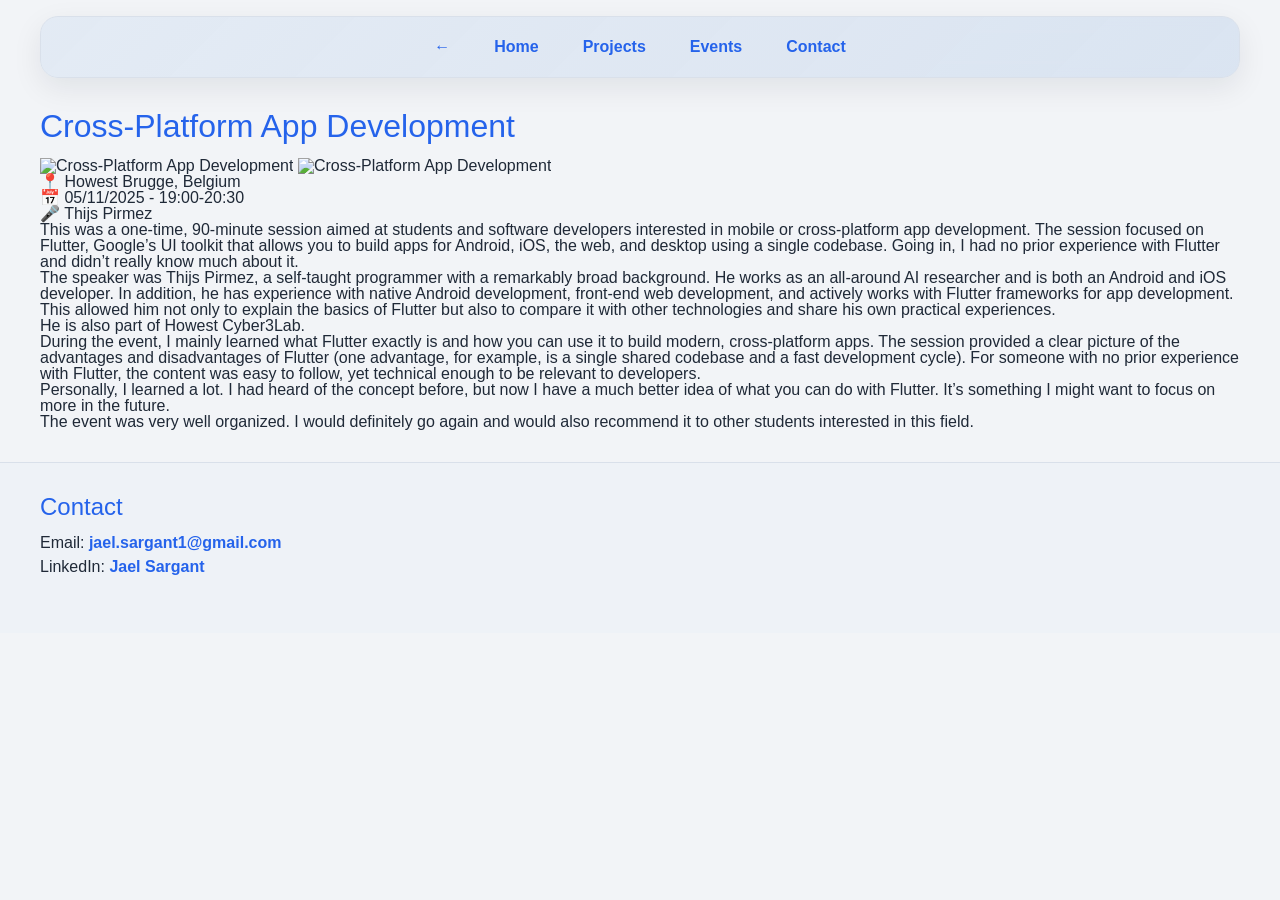
==== events/cross-platform-app-development.html @ eb652ca8 "Create cross-platform-app-development.html" ====
<!DOCTYPE html>
<html lang="en">
<head>
  <meta charset="UTF-8" />
  <meta name="viewport" content="width=device-width, initial-scale=1.0" />
  <title>Cross-Platform App Development</title>

  <link rel="stylesheet" href="../assets/css/reset.css" />
  <link rel="stylesheet" href="../assets/css/styles.css" />
  <link rel="stylesheet" href="../assets/css/detail.css" />
</head>
<body>
  <header class="topbar">
    <nav class="navbar">
      <a href="../index.html">←</a>
      <a href="../index.html#home">Home</a>
      <a href="../index.html#projects">Projects</a>
      <a href="../index.html#events">Events</a>
      <a href="../index.html#contact">Contact</a>
    </nav>
  </header>

  <main class="section">
    <div class="section-inner detail-page">
      <h1>Cross-Platform App Development</h1>

      <div class="detail-gallery">
        <img class="landscape" src="../assets/images/cross-platform/cp-1.jpg" alt="Cross-Platform App Development" />
        <img class="landscape" src="../assets/images/cross-platform/cp-2.jpg" alt="Cross-Platform App Development" />
      </div>

      <div class="detail-info">
        <div class="detail-item">
          <span class="detail-icon">📍</span>
          <span class="detail-text">Howest Brugge, Belgium</span>
        </div>

        <div class="detail-item">
          <span class="detail-icon">📅</span>
          <span class="detail-text">05/11/2025 - 19:00-20:30</span>
        </div>

        <div class="detail-item">
          <span class="detail-icon">🎤</span>
          <span class="detail-text">Thijs Pirmez</span>
        </div>
      </div>

      <div class="detail-description">
            <p>
                This was a one-time, 90-minute session aimed at students and software developers interested in mobile or cross-platform app development.
                The session focused on Flutter, Google’s UI toolkit that allows you to build apps for Android, iOS, the web, and desktop using a single codebase.
                Going in, I had no prior experience with Flutter and didn’t really know much about it.
            </p>
            <p>
                The speaker was Thijs Pirmez, a self-taught programmer with a remarkably broad background.
                He works as an all-around AI researcher and is both an Android and iOS developer.
                In addition, he has experience with native Android development, front-end web development, and actively works with Flutter frameworks for app development.
                This allowed him not only to explain the basics of Flutter but also to compare it with other technologies and share his own practical experiences.
            </p>
            <p>
                He is also part of Howest Cyber3Lab.
            </p>
            <p>
                During the event, I mainly learned what Flutter exactly is and how you can use it to build modern, cross-platform apps.
                The session provided a clear picture of the advantages and disadvantages of Flutter (one advantage, for example, is a single shared codebase and a fast development cycle).
                For someone with no prior experience with Flutter, the content was easy to follow, yet technical enough to be relevant to developers.
            </p>
            <p>
                Personally, I learned a lot.
                I had heard of the concept before, but now I have a much better idea of what you can do with Flutter.
                It’s something I might want to focus on more in the future.
            </p>
            <p>
                The event was very well organized.
                I would definitely go again and would also recommend it to other students interested in this field.
            </p>
      </div>
    </div>
  </main>

  <footer id="contact" class="footer">
    <div class="section-inner footer-inner">
      <h2>Contact</h2>
      <p>Email: <a href="mailto:jael.sargant1@gmail.com">jael.sargant1@gmail.com</a></p>
      <p>LinkedIn: <a href="https://www.linkedin.com/in/jael-sargant-482727398" target="_blank" rel="noopener noreferrer">Jael Sargant</a></p>
    </div>
  </footer>
</body>
</html>
---- assets/css/styles.css ----
:root {
  --bg: #f2f4f7;
  --card: #ffffff;
  --surface: rgba(226, 234, 244, 0.96);
  --blue: #2563eb;
  --blue-dark: #1d4ed8;
  --text: #1f2937;
  --muted: #6b7280;
  --border: #d9e0ea;
  --shadow: 0 0.625rem 1.875rem rgba(15, 23, 42, 0.08);
}

* {
  box-sizing: border-box;
}

html {
  scroll-behavior: smooth;
}

body {
  margin: 0;
  font-family: Arial, Helvetica, sans-serif;
  background: var(--bg);
  color: var(--text);
}

a {
  text-decoration: none;
  color: inherit;
}

.topbar {
  position: sticky;
  top: 1rem;
  z-index: 1000;
  width: min(75rem, calc(100% - 2rem));
  margin: 1rem auto 0;
  padding: 0;
}

.navbar {
  width: 100%;
  background: linear-gradient(135deg, var(--surface), rgba(216, 226, 240, 0.92));
  backdrop-filter: blur(0.625rem);
  border: 0.0625rem solid var(--border);
  border-radius: 1.125rem;
  box-shadow: var(--shadow);
  padding: 0.75rem 1.125rem;
  display: flex;
  justify-content: center;
  gap: 0.75rem;
  flex-wrap: wrap;
  align-items: center;
}

.navbar a {
  color: var(--blue);
  font-weight: 700;
  padding: 0.625rem 1rem;
  border-radius: 9999rem;
  transition: 0.2s ease;
}

.navbar a:hover {
  background: var(--blue);
  color: #fff;
}

.section {
  padding: 2rem 1rem;
  scroll-margin-top: 6.25rem;
}

.section-inner {
  width: min(75rem, 100%);
  margin: 0 auto;
}

h1, h2 {
  color: var(--blue);
  margin-top: 0;
  margin-bottom: 1rem;
}

h1 {
  font-size: 2rem;
}

h2 {
  font-size: 1.5rem;
}

.about-section p {
  line-height: 1.7;
  font-size: 1.05rem;
}

.card-grid {
  display: grid;
  grid-template-columns: repeat(auto-fit, minmax(15rem, 1fr));
  gap: 1.375rem;
  margin-top: 1.25rem;
}

.card {
  background: var(--card);
  border: 0.0625rem solid var(--border);
  border-radius: 1.125rem;
  overflow: hidden;
  box-shadow: var(--shadow);
  transition: transform 0.2s ease, box-shadow 0.2s ease;
  display: block;
}

.card:hover {
  transform: translateY(-0.25rem);
  box-shadow: 0 0.875rem 2.125rem rgba(15, 23, 42, 0.14);
}

.card img {
  width: 100%;
  height: 11.875rem;
  object-fit: cover;
  display: block;
}

.card-body {
  padding: 1rem;
}

.card-body h3 {
  margin: 0 0 0.875rem;
  color: var(--blue);
}

.skills {
  display: flex;
  flex-wrap: wrap;
  gap: 0.5rem;
}

.skills span {
  background: rgba(37, 99, 235, 0.12);
  color: var(--blue-dark);
  border: 0.0625rem solid rgba(37, 99, 235, 0.18);
  padding: 0.4375rem 0.6875rem;
  border-radius: 9999rem;
  font-size: 0.875rem;
  font-weight: 700;
}

.event-type {
  margin: 0;
  color: var(--muted);
  font-size: 0.95rem;
}

.footer {
  padding: 2rem 1rem 3.125rem;
  border-top: 0.0625rem solid var(--border);
  background: #eef2f7;
}

.footer-inner p {
  margin: 0.5rem 0;
}

.footer a {
  color: var(--blue);
  font-weight: 700;
}

@media (max-width: 40rem) {
  .topbar {
    top: 0.625rem;
    width: calc(100% - 1.5rem);
    margin-top: 0.625rem;
  }

  .navbar {
    justify-content: center;
    padding: 0.625rem 0.75rem;
    gap: 0.5rem;
  }

  .navbar a {
    padding: 0.5rem 0.75rem;
    font-size: 0.95rem;
  }

  .card img {
    height: 10.625rem;
  }
}
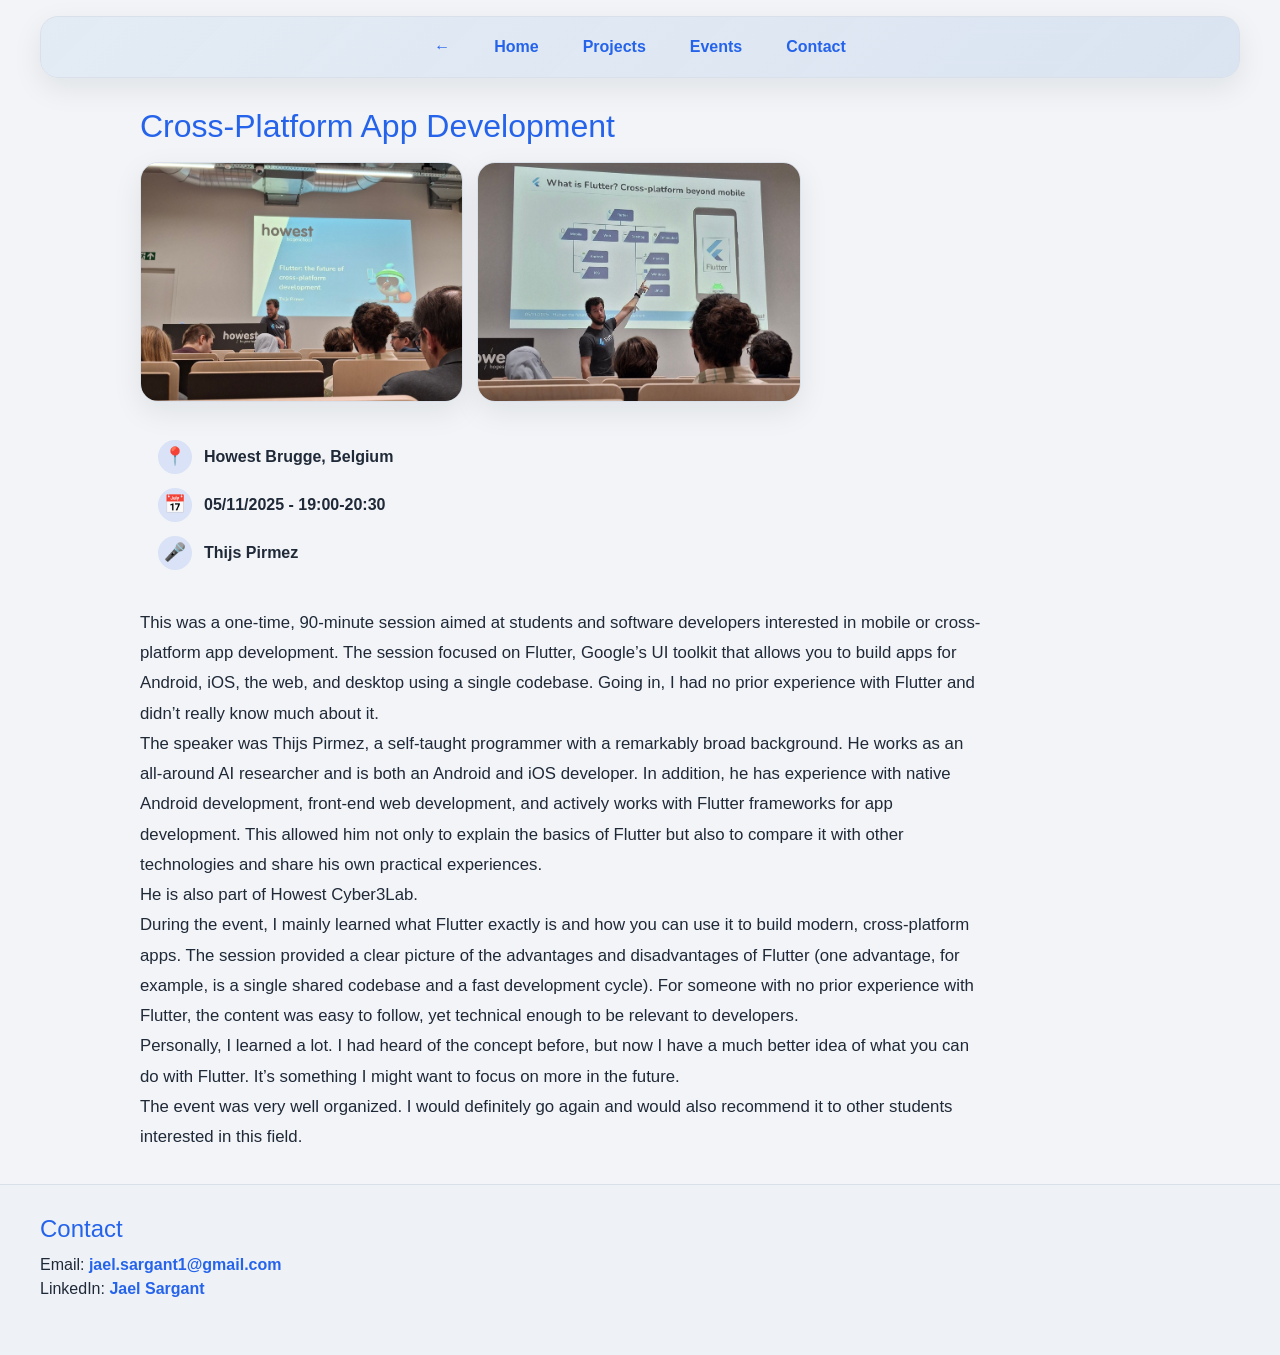
==== commit 959372b5: "Update cross-platform-app-development.html (images)" ====
--- a/events/cross-platform-app-development.html
+++ b/events/cross-platform-app-development.html
@@ -25,8 +25,8 @@
       <h1>Cross-Platform App Development</h1>
 
       <div class="detail-gallery">
-        <img class="landscape" src="../assets/images/cross-platform/cp-1.jpg" alt="Cross-Platform App Development" />
-        <img class="landscape" src="../assets/images/cross-platform/cp-2.jpg" alt="Cross-Platform App Development" />
+        <img class="landscape" src="../assets/images/cp-1.jpg" alt="Cross-Platform App Development" />
+        <img class="landscape" src="../assets/images/cp-2.jpg" alt="Cross-Platform App Development" />
       </div>
 
       <div class="detail-info">
--- a/assets/css/detail.css
+++ b/assets/css/detail.css
@@ -0,0 +1,69 @@
+.detail-page {
+  max-width: 1000px;
+}
+
+.detail-gallery {
+  display: flex;
+  flex-wrap: wrap;
+  gap: 14px;
+  margin: 20px 0;
+}
+
+.detail-gallery img {
+  object-fit: cover;
+  border-radius: 18px;
+  border: 1px solid var(--border);
+  box-shadow: var(--shadow);
+}
+
+/* Horizontal images */
+.detail-gallery img.landscape {
+  width: calc(33.333% - 10px);
+  min-width: 220px;
+  height: 240px;
+}
+
+/* Vertical images */
+.detail-gallery img.portrait {
+  width: 220px;
+  height: 293px;
+}
+
+.detail-info {
+  padding: 18px;
+  margin: 20px 0;
+  display: grid;
+  gap: 14px;
+}
+
+.detail-item {
+  display: flex;
+  align-items: center;
+  gap: 12px;
+  font-size: 1rem;
+  color: var(--text);
+}
+
+.detail-icon {
+  width: 34px;
+  height: 34px;
+  display: inline-flex;
+  align-items: center;
+  justify-content: center;
+  background: rgba(37, 99, 235, 0.12);
+  border-radius: 999px;
+  font-size: 1.1rem;
+  flex: 0 0 34px;
+}
+
+.detail-text {
+  color: var(--text);
+  font-weight: 600;
+}
+
+.detail-description {
+  max-width: 850px;
+  line-height: 1.8;
+  font-size: 1.05rem;
+  color: var(--text);
+}
